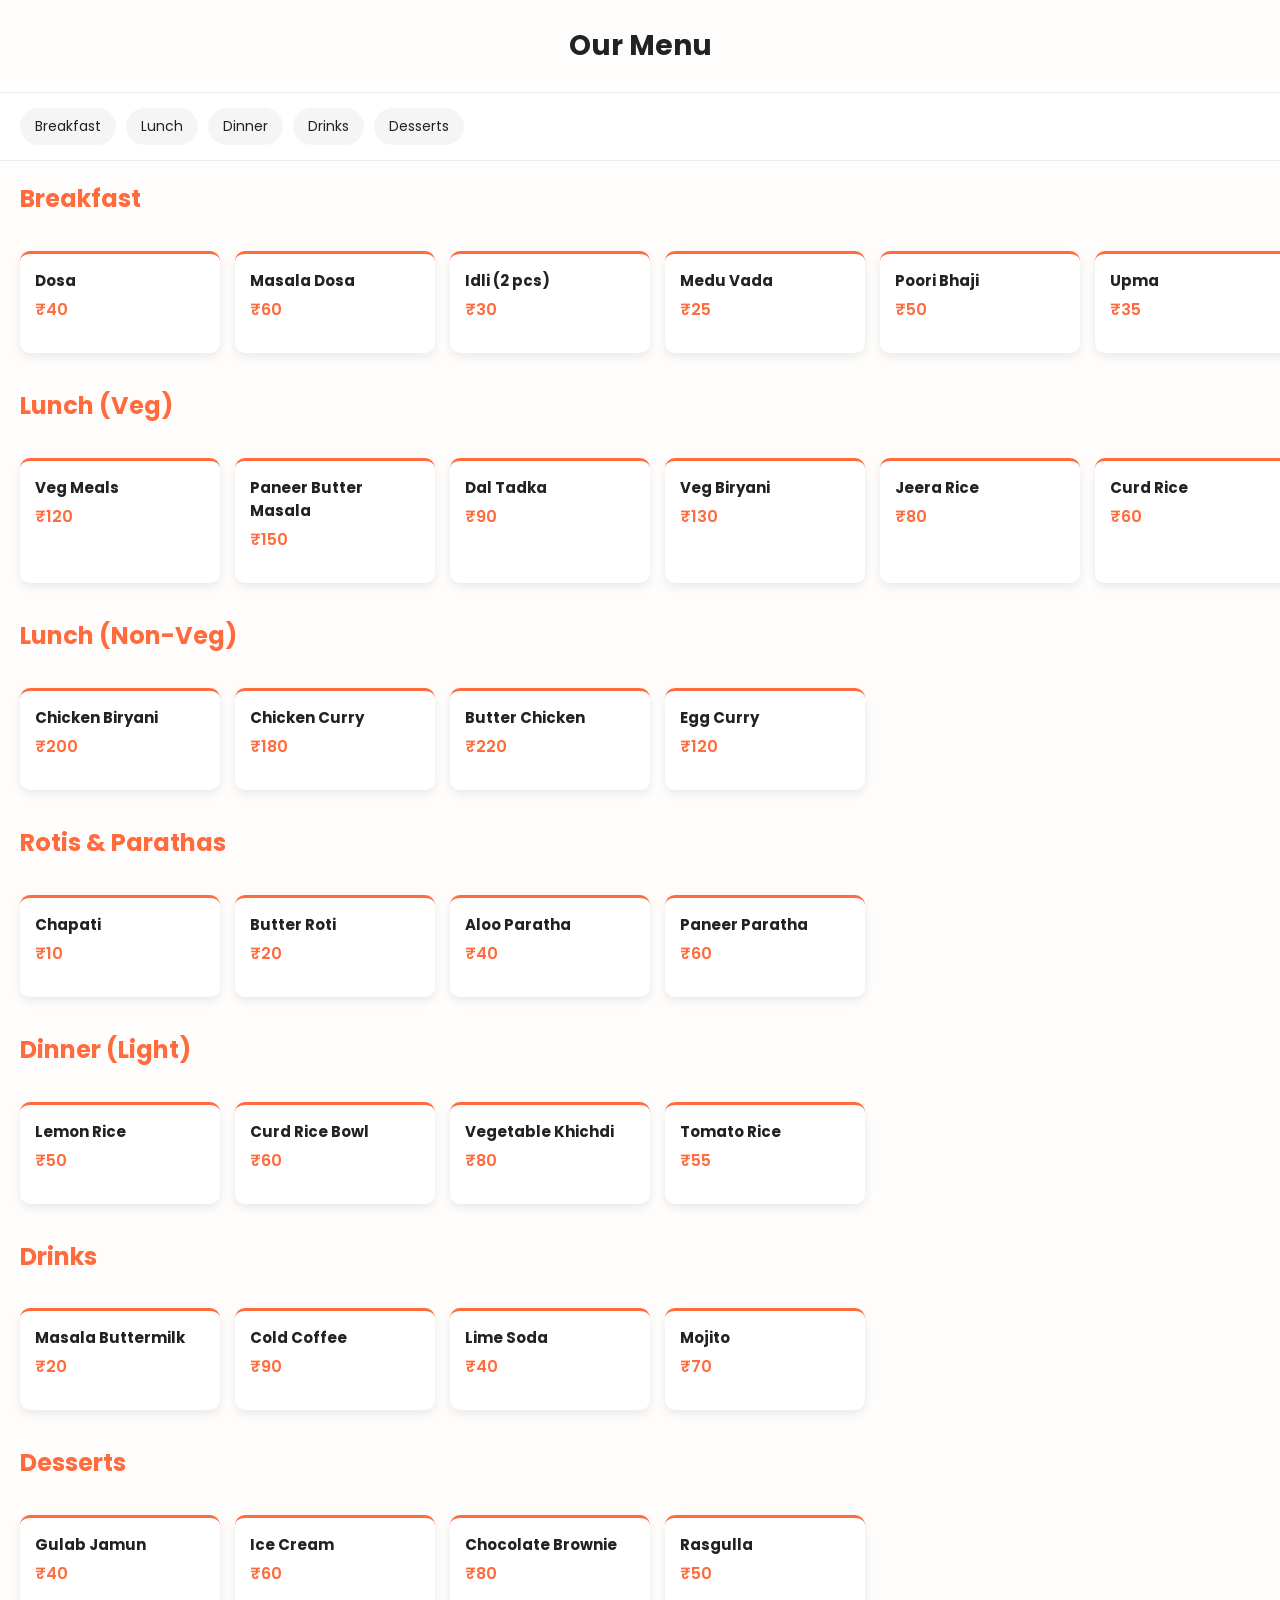
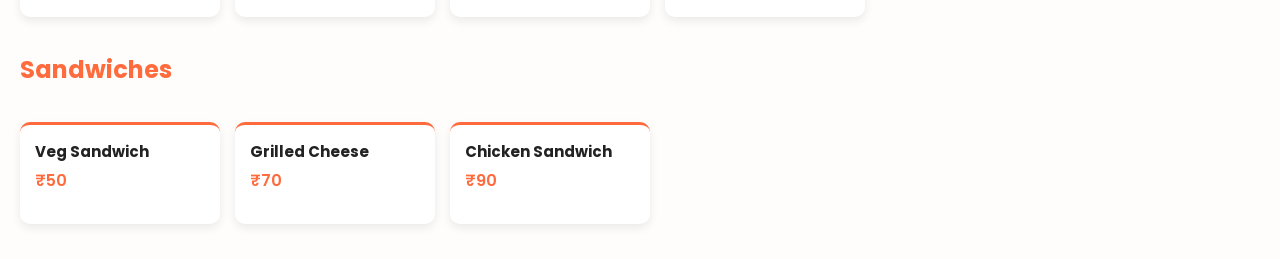
==== menu.html @ 1bcd3f33 "Add files via upload" ====
<!DOCTYPE html>
<html lang="en">
<head>
    <title>Menu</title>
    <link rel="stylesheet" href="style.css">
</head>
<body>

<h1 class="menu-title">Our Menu</h1>

<!-- CATEGORY BAR -->
<section class="category-bar">
    <a href="#breakfast">Breakfast</a>
    <a href="#lunch">Lunch</a>
    <a href="#dinner">Dinner</a>
    <a href="#drinks">Drinks</a>
    <a href="#desserts">Desserts</a>
</section>

<!-- BREAKFAST -->
<div class="menu-section" id="breakfast">
    <h2>Breakfast</h2>
    <div class="horizontal-scroll">

        <div class="food-card"><h3>Dosa</h3><p>₹40</p></div>
        <div class="food-card"><h3>Masala Dosa</h3><p>₹60</p></div>
        <div class="food-card"><h3>Idli (2 pcs)</h3><p>₹30</p></div>
        <div class="food-card"><h3>Medu Vada</h3><p>₹25</p></div>
        <div class="food-card"><h3>Poori Bhaji</h3><p>₹50</p></div>
        <div class="food-card"><h3>Upma</h3><p>₹35</p></div>
        <div class="food-card"><h3>Pongal</h3><p>₹45</p></div>

    </div>
</div>

<!-- LUNCH VEG -->
<div class="menu-section" id="lunch">
    <h2>Lunch (Veg)</h2>
    <div class="horizontal-scroll">

        <div class="food-card"><h3>Veg Meals</h3><p>₹120</p></div>
        <div class="food-card"><h3>Paneer Butter Masala</h3><p>₹150</p></div>
        <div class="food-card"><h3>Dal Tadka</h3><p>₹90</p></div>
        <div class="food-card"><h3>Veg Biryani</h3><p>₹130</p></div>
        <div class="food-card"><h3>Jeera Rice</h3><p>₹80</p></div>
        <div class="food-card"><h3>Curd Rice</h3><p>₹60</p></div>

    </div>
</div>

<!-- LUNCH NON-VEG -->
<div class="menu-section">
    <h2>Lunch (Non-Veg)</h2>
    <div class="horizontal-scroll">

        <div class="food-card"><h3>Chicken Biryani</h3><p>₹200</p></div>
        <div class="food-card"><h3>Chicken Curry</h3><p>₹180</p></div>
        <div class="food-card"><h3>Butter Chicken</h3><p>₹220</p></div>
        <div class="food-card"><h3>Egg Curry</h3><p>₹120</p></div>

    </div>
</div>

<!-- ROTIS -->
<div class="menu-section">
    <h2>Rotis & Parathas</h2>
    <div class="horizontal-scroll">

        <div class="food-card"><h3>Chapati</h3><p>₹10</p></div>
        <div class="food-card"><h3>Butter Roti</h3><p>₹20</p></div>
        <div class="food-card"><h3>Aloo Paratha</h3><p>₹40</p></div>
        <div class="food-card"><h3>Paneer Paratha</h3><p>₹60</p></div>

    </div>
</div>

<!-- DINNER -->
<div class="menu-section" id="dinner">
    <h2>Dinner (Light)</h2>
    <div class="horizontal-scroll">

        <div class="food-card"><h3>Lemon Rice</h3><p>₹50</p></div>
        <div class="food-card"><h3>Curd Rice Bowl</h3><p>₹60</p></div>
        <div class="food-card"><h3>Vegetable Khichdi</h3><p>₹80</p></div>
        <div class="food-card"><h3>Tomato Rice</h3><p>₹55</p></div>

    </div>
</div>

<!-- DRINKS -->
<div class="menu-section" id="drinks">
    <h2>Drinks</h2>
    <div class="horizontal-scroll">

        <div class="food-card"><h3>Masala Buttermilk</h3><p>₹20</p></div>
        <div class="food-card"><h3>Cold Coffee</h3><p>₹90</p></div>
        <div class="food-card"><h3>Lime Soda</h3><p>₹40</p></div>
        <div class="food-card"><h3>Mojito</h3><p>₹70</p></div>

    </div>
</div>

<!-- DESSERTS -->
<div class="menu-section" id="desserts">
    <h2>Desserts</h2>
    <div class="horizontal-scroll">

        <div class="food-card"><h3>Gulab Jamun</h3><p>₹40</p></div>
        <div class="food-card"><h3>Ice Cream</h3><p>₹60</p></div>
        <div class="food-card"><h3>Chocolate Brownie</h3><p>₹80</p></div>
        <div class="food-card"><h3>Rasgulla</h3><p>₹50</p></div>

    </div>
</div>

<!-- SANDWICH -->
<div class="menu-section">
    <h2>Sandwiches</h2>
    <div class="horizontal-scroll">

        <div class="food-card"><h3>Veg Sandwich</h3><p>₹50</p></div>
        <div class="food-card"><h3>Grilled Cheese</h3><p>₹70</p></div>
        <div class="food-card"><h3>Chicken Sandwich</h3><p>₹90</p></div>

    </div>
</div>

</body>
</html>
---- style.css ----
/* FONT */
@import url('https://fonts.googleapis.com/css2?family=Poppins:wght@300;500;600;700&display=swap');

/* COLORS */
:root {
    --primary: #ff6b3d;
    --bg: #fffdfb;
    --card: #ffffff;
    --text: #222;
    --muted: #777;
}

/* GLOBAL */
body {
    margin: 0;
    font-family: 'Poppins', sans-serif;
    background: var(--bg);
    color: var(--text);
}

/* NAVBAR */
.navbar {
    display: flex;
    justify-content: space-between;
    align-items: center;
    padding: 15px 40px;
    background: white;
    border-bottom: 1px solid #eee;
}

.navbar h1 {
    margin: 0;
    color: var(--primary);
}

.navbar nav a {
    margin-left: 20px;
    text-decoration: none;
    color: var(--text);
    font-weight: 500;
}

/* HERO */
.hero {
    height: 70vh;
    background: url('https://images.unsplash.com/photo-1504674900247-0877df9cc836') no-repeat center/cover;
    display: flex;
    flex-direction: column;
    justify-content: center;
    align-items: center;
    color: white;
    text-align: center;
    position: relative;
}

/* DARK OVERLAY */
.hero::before {
    content: "";
    position: absolute;
    inset: 0;
    background: rgba(0,0,0,0.35);
}

.hero h2, .hero p {
    position: relative;
}

.hero h2 {
    font-size: 42px;
}

.hero p {
    font-size: 18px;
}

/* CATEGORY BAR */
.category-bar {
    display: flex;
    gap: 10px;
    padding: 15px 20px;
    background: white;
    border-top: 1px solid #eee;
    border-bottom: 1px solid #eee;
    overflow-x: auto;
}

.category-bar a {
    text-decoration: none;
    padding: 8px 15px;
    background: #f5f5f5;
    border-radius: 20px;
    color: var(--text);
    font-size: 14px;
    white-space: nowrap;
    transition: 0.2s;
}

.category-bar a:hover {
    background: var(--primary);
    color: white;
}

/* MENU TITLE */
.menu-title {
    text-align: center;
    margin: 25px 0;
    font-size: 28px;
}

/* MENU SECTION */
.menu-section {
    margin: 20px 0;
}

.menu-section h2 {
    margin-left: 20px;
    color: var(--primary);
}

/* HORIZONTAL SCROLL */
.horizontal-scroll {
    display: flex;
    gap: 15px;
    overflow-x: auto;
    padding: 15px 20px;
}

/* FOOD CARD */
.food-card {
    min-width: 170px;
    background: var(--card);
    padding: 15px;
    border-radius: 10px;
    border-top: 3px solid var(--primary);
    box-shadow: 0 4px 10px rgba(0,0,0,0.08);
    transition: 0.2s;
}

.food-card:hover {
    transform: translateY(-5px);
}

.food-card h3 {
    margin: 0;
    font-size: 15px;
}

.food-card p {
    margin-top: 5px;
    color: var(--primary);
    font-weight: 600;
}

/* STATS */
.stats {
    display: flex;
    justify-content: space-around;
    padding: 30px;
    background: white;
    border-top: 1px solid #eee;
    border-bottom: 1px solid #eee;
    text-align: center;
}

.stats h2 {
    color: var(--primary);
}

/* ABOUT + CONTACT */
.about, .contact {
    max-width: 800px;
    margin: 40px auto;
    text-align: center;
}

/* ORDER PAGE */
.order-container {
    max-width: 400px;
    margin: 80px auto;
    padding: 25px;
    background: white;
    border-radius: 10px;
    box-shadow: 0 8px 20px rgba(0,0,0,0.1);
}

input, select, button {
    width: 100%;
    padding: 10px;
    margin: 10px 0;
    border-radius: 5px;
    border: 1px solid #ccc;
}

button {
    background: var(--primary);
    color: white;
    border: none;
}

button:hover {
    background: #e55a2f;
}

/* BILL */
.bill-box {
    margin-top: 15px;
    padding: 10px;
    background: #f5f5f5;
    border-radius: 6px;
}

/* FOOTER */
footer {
    text-align: center;
    padding: 15px;
    background: #222;
    color: white;
}

/* SCROLLBAR */
.horizontal-scroll::-webkit-scrollbar {
    height: 5px;
}

.horizontal-scroll::-webkit-scrollbar-thumb {
    background: #ccc;
    border-radius: 10px;
}

/* MOBILE */
@media (max-width: 600px) {
    .hero h2 {
        font-size: 26px;
    }

    .navbar {
        padding: 10px 20px;
    }
}
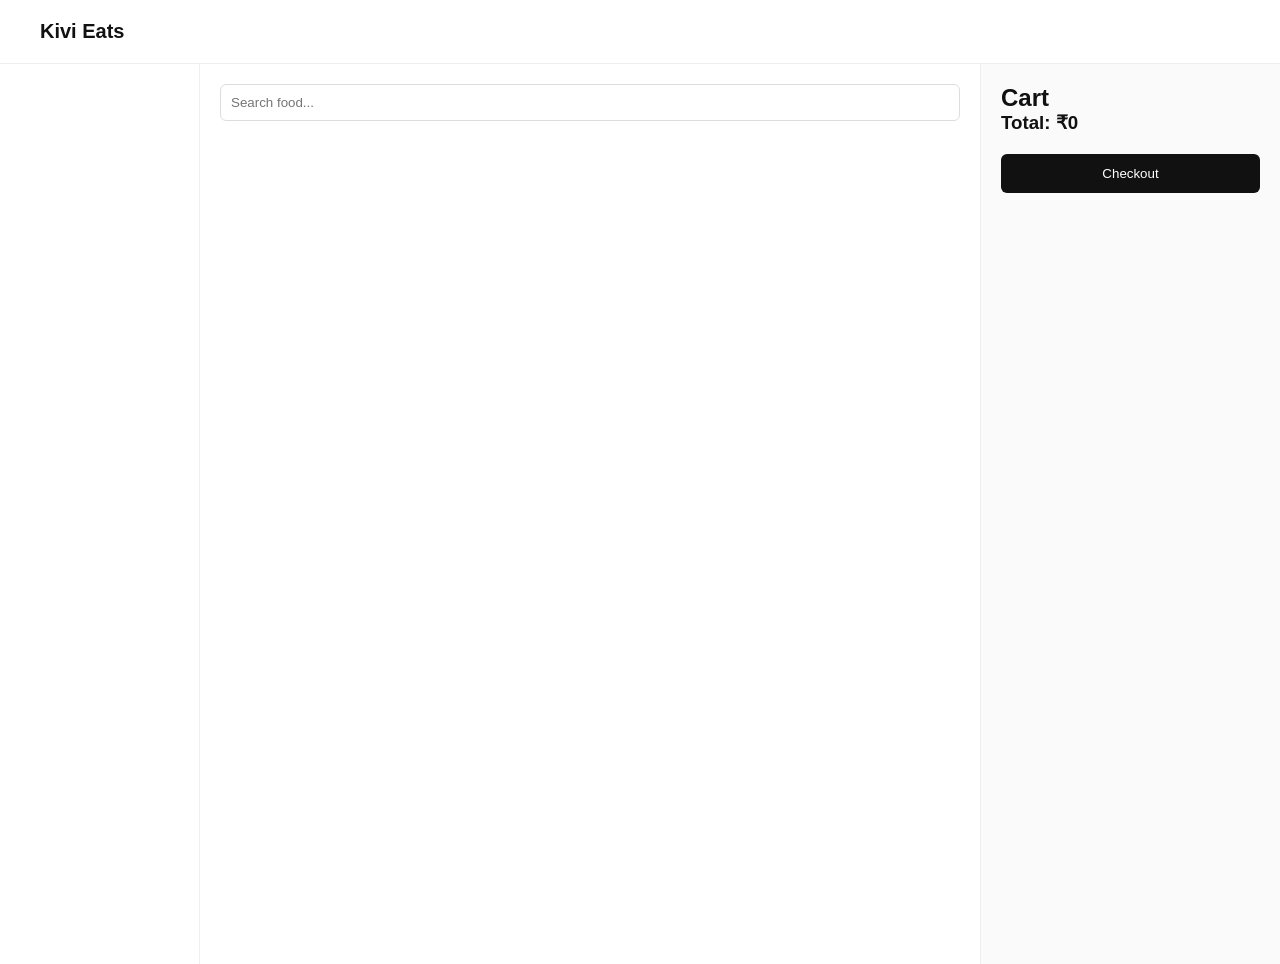
==== commit 3b5e7611: "menu.html" ====
--- a/menu.html
+++ b/menu.html
@@ -1,129 +1,35 @@
 <!DOCTYPE html>
-<html lang="en">
+<html>
 <head>
-    <title>Menu</title>
-    <link rel="stylesheet" href="style.css">
+<title>Kivi Eats</title>
+<link rel="stylesheet" href="style.css">
 </head>
+
 <body>
 
-<h1 class="menu-title">Our Menu</h1>
+<header class="navbar">
+    <h1>Kivi Eats</h1>
+</header>
 
-<!-- CATEGORY BAR -->
-<section class="category-bar">
-    <a href="#breakfast">Breakfast</a>
-    <a href="#lunch">Lunch</a>
-    <a href="#dinner">Dinner</a>
-    <a href="#drinks">Drinks</a>
-    <a href="#desserts">Desserts</a>
-</section>
+<div class="app-layout">
 
-<!-- BREAKFAST -->
-<div class="menu-section" id="breakfast">
-    <h2>Breakfast</h2>
-    <div class="horizontal-scroll">
+    <div class="sidebar" id="categoryList"></div>
 
-        <div class="food-card"><h3>Dosa</h3><p>₹40</p></div>
-        <div class="food-card"><h3>Masala Dosa</h3><p>₹60</p></div>
-        <div class="food-card"><h3>Idli (2 pcs)</h3><p>₹30</p></div>
-        <div class="food-card"><h3>Medu Vada</h3><p>₹25</p></div>
-        <div class="food-card"><h3>Poori Bhaji</h3><p>₹50</p></div>
-        <div class="food-card"><h3>Upma</h3><p>₹35</p></div>
-        <div class="food-card"><h3>Pongal</h3><p>₹45</p></div>
+    <div class="menu-area">
+        <input type="text" id="search" placeholder="Search food...">
+        <div id="menuContainer"></div>
+    </div>
 
+    <div class="cart-panel">
+        <h2>Cart</h2>
+        <div id="cartItems"></div>
+        <h3 id="totalPrice">Total: ₹0</h3>
+        <button id="checkoutBtn">Checkout</button>
     </div>
+
 </div>
 
-<!-- LUNCH VEG -->
-<div class="menu-section" id="lunch">
-    <h2>Lunch (Veg)</h2>
-    <div class="horizontal-scroll">
-
-        <div class="food-card"><h3>Veg Meals</h3><p>₹120</p></div>
-        <div class="food-card"><h3>Paneer Butter Masala</h3><p>₹150</p></div>
-        <div class="food-card"><h3>Dal Tadka</h3><p>₹90</p></div>
-        <div class="food-card"><h3>Veg Biryani</h3><p>₹130</p></div>
-        <div class="food-card"><h3>Jeera Rice</h3><p>₹80</p></div>
-        <div class="food-card"><h3>Curd Rice</h3><p>₹60</p></div>
-
-    </div>
-</div>
-
-<!-- LUNCH NON-VEG -->
-<div class="menu-section">
-    <h2>Lunch (Non-Veg)</h2>
-    <div class="horizontal-scroll">
-
-        <div class="food-card"><h3>Chicken Biryani</h3><p>₹200</p></div>
-        <div class="food-card"><h3>Chicken Curry</h3><p>₹180</p></div>
-        <div class="food-card"><h3>Butter Chicken</h3><p>₹220</p></div>
-        <div class="food-card"><h3>Egg Curry</h3><p>₹120</p></div>
-
-    </div>
-</div>
-
-<!-- ROTIS -->
-<div class="menu-section">
-    <h2>Rotis & Parathas</h2>
-    <div class="horizontal-scroll">
-
-        <div class="food-card"><h3>Chapati</h3><p>₹10</p></div>
-        <div class="food-card"><h3>Butter Roti</h3><p>₹20</p></div>
-        <div class="food-card"><h3>Aloo Paratha</h3><p>₹40</p></div>
-        <div class="food-card"><h3>Paneer Paratha</h3><p>₹60</p></div>
-
-    </div>
-</div>
-
-<!-- DINNER -->
-<div class="menu-section" id="dinner">
-    <h2>Dinner (Light)</h2>
-    <div class="horizontal-scroll">
-
-        <div class="food-card"><h3>Lemon Rice</h3><p>₹50</p></div>
-        <div class="food-card"><h3>Curd Rice Bowl</h3><p>₹60</p></div>
-        <div class="food-card"><h3>Vegetable Khichdi</h3><p>₹80</p></div>
-        <div class="food-card"><h3>Tomato Rice</h3><p>₹55</p></div>
-
-    </div>
-</div>
-
-<!-- DRINKS -->
-<div class="menu-section" id="drinks">
-    <h2>Drinks</h2>
-    <div class="horizontal-scroll">
-
-        <div class="food-card"><h3>Masala Buttermilk</h3><p>₹20</p></div>
-        <div class="food-card"><h3>Cold Coffee</h3><p>₹90</p></div>
-        <div class="food-card"><h3>Lime Soda</h3><p>₹40</p></div>
-        <div class="food-card"><h3>Mojito</h3><p>₹70</p></div>
-
-    </div>
-</div>
-
-<!-- DESSERTS -->
-<div class="menu-section" id="desserts">
-    <h2>Desserts</h2>
-    <div class="horizontal-scroll">
-
-        <div class="food-card"><h3>Gulab Jamun</h3><p>₹40</p></div>
-        <div class="food-card"><h3>Ice Cream</h3><p>₹60</p></div>
-        <div class="food-card"><h3>Chocolate Brownie</h3><p>₹80</p></div>
-        <div class="food-card"><h3>Rasgulla</h3><p>₹50</p></div>
-
-    </div>
-</div>
-
-<!-- SANDWICH -->
-<div class="menu-section">
-    <h2>Sandwiches</h2>
-    <div class="horizontal-scroll">
-
-        <div class="food-card"><h3>Veg Sandwich</h3><p>₹50</p></div>
-        <div class="food-card"><h3>Grilled Cheese</h3><p>₹70</p></div>
-        <div class="food-card"><h3>Chicken Sandwich</h3><p>₹90</p></div>
-
-    </div>
-</div>
-
+<script src="menuData.js"></script>
+<script src="script.js"></script>
 </body>
-</html>+</html>
--- a/style.css
+++ b/style.css
@@ -1,239 +1,287 @@
-/* FONT */
-@import url('https://fonts.googleapis.com/css2?family=Poppins:wght@300;500;600;700&display=swap');
-
-/* COLORS */
-:root {
-    --primary: #ff6b3d;
-    --bg: #fffdfb;
-    --card: #ffffff;
-    --text: #222;
-    --muted: #777;
-}
-
-/* GLOBAL */
+
+* {
+    margin: 0;
+    padding: 0;
+    box-sizing: border-box;
+    transition: all 0.25s ease;
+}
+
 body {
-    margin: 0;
-    font-family: 'Poppins', sans-serif;
-    background: var(--bg);
-    color: var(--text);
-}
-
-/* NAVBAR */
+    font-family: -apple-system, BlinkMacSystemFont, "Segoe UI", sans-serif;
+    background: #ffffff;
+    color: #111;
+    opacity: 0;
+    animation: fadeIn 0.6s ease forwards;
+}
+
+@keyframes fadeIn {
+    to { opacity: 1; }
+}
+
 .navbar {
     display: flex;
     justify-content: space-between;
     align-items: center;
-    padding: 15px 40px;
-    background: white;
+    padding: 20px 40px;
     border-bottom: 1px solid #eee;
+    background: white;
 }
 
 .navbar h1 {
-    margin: 0;
-    color: var(--primary);
-}
-
-.navbar nav a {
+    font-size: 20px;
+    font-weight: 600;
+}
+
+.navbar a {
+    text-decoration: none;
+    color: #555;
     margin-left: 20px;
-    text-decoration: none;
-    color: var(--text);
-    font-weight: 500;
-}
-
-/* HERO */
+}
+
+.navbar a:hover {
+    color: #111;
+}
 .hero {
-    height: 70vh;
-    background: url('https://images.unsplash.com/photo-1504674900247-0877df9cc836') no-repeat center/cover;
+    height: 80vh;
+    background: url('https://images.unsplash.com/photo-1504674900247-0877df9cc836') center/cover no-repeat;
     display: flex;
     flex-direction: column;
     justify-content: center;
     align-items: center;
-    color: white;
+    position: relative;
     text-align: center;
-    position: relative;
-}
-
-/* DARK OVERLAY */
+    color: white;
+}
+
 .hero::before {
     content: "";
     position: absolute;
     inset: 0;
-    background: rgba(0,0,0,0.35);
-}
-
-.hero h2, .hero p {
-    position: relative;
+    background: rgba(0,0,0,0.45);
 }
 
 .hero h2 {
-    font-size: 42px;
+    font-size: 48px;
+    margin-bottom: 10px;
+    position: relative;
 }
 
 .hero p {
     font-size: 18px;
-}
-
-/* CATEGORY BAR */
-.category-bar {
-    display: flex;
-    gap: 10px;
-    padding: 15px 20px;
-    background: white;
+    margin-bottom: 20px;
+    position: relative;
+}
+
+/* BUTTON */
+.btn {
+    padding: 10px 20px;
+    border-radius: 6px;
+    background: white;
+    color: #111;
+    text-decoration: none;
+    font-weight: 600;
+    position: relative;
+}
+
+.btn:hover {
+    transform: scale(1.05);
+}
+
+.btn:active {
+    transform: scale(0.97);
+}
+.stats {
+    display: flex;
+    justify-content: center;
+    gap: 60px;
+    padding: 50px 20px;
     border-top: 1px solid #eee;
-    border-bottom: 1px solid #eee;
-    overflow-x: auto;
-}
-
-.category-bar a {
-    text-decoration: none;
-    padding: 8px 15px;
+}
+
+.stats div {
+    text-align: center;
+}
+
+.stats h2 {
+    font-size: 28px;
+}
+
+.stats p {
+    color: #777;
+}
+.app-layout {
+    display: grid;
+    grid-template-columns: 200px 1fr 300px;
+    height: 100vh;
+}
+
+/* SIDEBAR */
+.sidebar {
+    border-right: 1px solid #eee;
+    padding: 15px;
+    overflow-y: auto;
+}
+
+.sidebar div {
+    padding: 10px;
+    cursor: pointer;
+    border-radius: 6px;
+}
+
+.sidebar div:hover {
     background: #f5f5f5;
-    border-radius: 20px;
-    color: var(--text);
-    font-size: 14px;
-    white-space: nowrap;
-    transition: 0.2s;
-}
-
-.category-bar a:hover {
-    background: var(--primary);
-    color: white;
-}
-
-/* MENU TITLE */
-.menu-title {
-    text-align: center;
-    margin: 25px 0;
-    font-size: 28px;
-}
-
-/* MENU SECTION */
-.menu-section {
-    margin: 20px 0;
-}
-
-.menu-section h2 {
-    margin-left: 20px;
-    color: var(--primary);
-}
-
-/* HORIZONTAL SCROLL */
-.horizontal-scroll {
-    display: flex;
-    gap: 15px;
-    overflow-x: auto;
-    padding: 15px 20px;
-}
-
-/* FOOD CARD */
-.food-card {
-    min-width: 170px;
-    background: var(--card);
-    padding: 15px;
-    border-radius: 10px;
-    border-top: 3px solid var(--primary);
-    box-shadow: 0 4px 10px rgba(0,0,0,0.08);
-    transition: 0.2s;
-}
-
-.food-card:hover {
-    transform: translateY(-5px);
-}
-
-.food-card h3 {
-    margin: 0;
-    font-size: 15px;
-}
-
-.food-card p {
-    margin-top: 5px;
-    color: var(--primary);
-    font-weight: 600;
-}
-
-/* STATS */
-.stats {
-    display: flex;
-    justify-content: space-around;
-    padding: 30px;
-    background: white;
-    border-top: 1px solid #eee;
-    border-bottom: 1px solid #eee;
-    text-align: center;
-}
-
-.stats h2 {
-    color: var(--primary);
-}
-
-/* ABOUT + CONTACT */
-.about, .contact {
-    max-width: 800px;
-    margin: 40px auto;
-    text-align: center;
-}
-
-/* ORDER PAGE */
-.order-container {
-    max-width: 400px;
-    margin: 80px auto;
-    padding: 25px;
-    background: white;
-    border-radius: 10px;
-    box-shadow: 0 8px 20px rgba(0,0,0,0.1);
-}
-
-input, select, button {
+    transform: translateX(5px);
+}
+
+/* MENU AREA */
+.menu-area {
+    padding: 20px;
+    overflow-y: auto;
+}
+
+.menu-area input {
     width: 100%;
     padding: 10px;
+    border: 1px solid #ddd;
+    border-radius: 6px;
+    margin-bottom: 20px;
+}
+
+/* MENU ROW */
+.menu-row {
+    display: flex;
+    justify-content: space-between;
+    padding: 12px 0;
+    border-bottom: 1px solid #eee;
+}
+
+.menu-row:hover {
+    background: #fafafa;
+    padding-left: 10px;
+}
+
+.cart-panel {
+    border-left: 1px solid #eee;
+    padding: 20px;
+    overflow-y: auto;
+    background: #fafafa;
+}
+
+.cart-item {
+    display: flex;
+    justify-content: space-between;
     margin: 10px 0;
-    border-radius: 5px;
-    border: 1px solid #ccc;
-}
-
-button {
-    background: var(--primary);
-    color: white;
+}
+
+.cart-item:hover {
+    transform: scale(1.02);
+}
+    padding: 3px 10px;
+    margin: 0 5px;
+    border: 1px solid #ddd;
+    background: white;
+    cursor: pointer;
+}
+
+.qty-btn:hover {
+    transform: scale(1.1);
+    background: #111;
+    color: white;
+}
+
+.qty-btn:active {
+    transform: scale(0.9);
+}
+
+/* =========================
+   CHECKOUT BUTTON
+========================= */
+#checkoutBtn {
+    width: 100%;
+    padding: 12px;
+    margin-top: 20px;
     border: none;
-}
-
-button:hover {
-    background: #e55a2f;
-}
-
-/* BILL */
-.bill-box {
-    margin-top: 15px;
-    padding: 10px;
-    background: #f5f5f5;
-    border-radius: 6px;
-}
-
-/* FOOTER */
+    background: #111;
+    color: white;
+    border-radius: 6px;
+    cursor: pointer;
+}
+
+#checkoutBtn:hover {
+    transform: scale(1.03);
+}
+
+#checkoutBtn:active {
+    transform: scale(0.97);
+}
+
+.loader {
+    position: fixed;
+    inset: 0;
+    background: white;
+    display: flex;
+    justify-content: center;
+    align-items: center;
+    z-index: 999;
+}
+
+.loader div {
+    width: 40px;
+    height: 40px;
+    border: 4px solid #ddd;
+    border-top: 4px solid #111;
+    border-radius: 50%;
+    animation: spin 1s linear infinite;
+}
+
+@keyframes spin {
+    to { transform: rotate(360deg); }
+}
+.toast {
+    position: fixed;
+    bottom: 20px;
+    right: 20px;
+    background: #111;
+    color: white;
+    padding: 12px 18px;
+    border-radius: 6px;
+    opacity: 0;
+    transform: translateY(20px);
+}
+
+.toast.show {
+    opacity: 1;
+    transform: translateY(0);
+}
+
+::-webkit-scrollbar {
+    width: 6px;
+}
+
+::-webkit-scrollbar-thumb {
+    background: #ddd;
+    border-radius: 10px;
+}
 footer {
     text-align: center;
     padding: 15px;
-    background: #222;
-    color: white;
-}
-
-/* SCROLLBAR */
-.horizontal-scroll::-webkit-scrollbar {
-    height: 5px;
-}
-
-.horizontal-scroll::-webkit-scrollbar-thumb {
-    background: #ccc;
-    border-radius: 10px;
-}
-
-/* MOBILE */
-@media (max-width: 600px) {
+    background: #111;
+    color: white;
+}
+@media (max-width: 900px) {
+    .app-layout {
+        grid-template-columns: 1fr;
+    }
+
+    .sidebar {
+        display: none;
+    }
+
+    .cart-panel {
+        display: none;
+    }
+
     .hero h2 {
-        font-size: 26px;
-    }
-
-    .navbar {
-        padding: 10px 20px;
-    }
-}+        font-size: 28px;
+    }
+}
